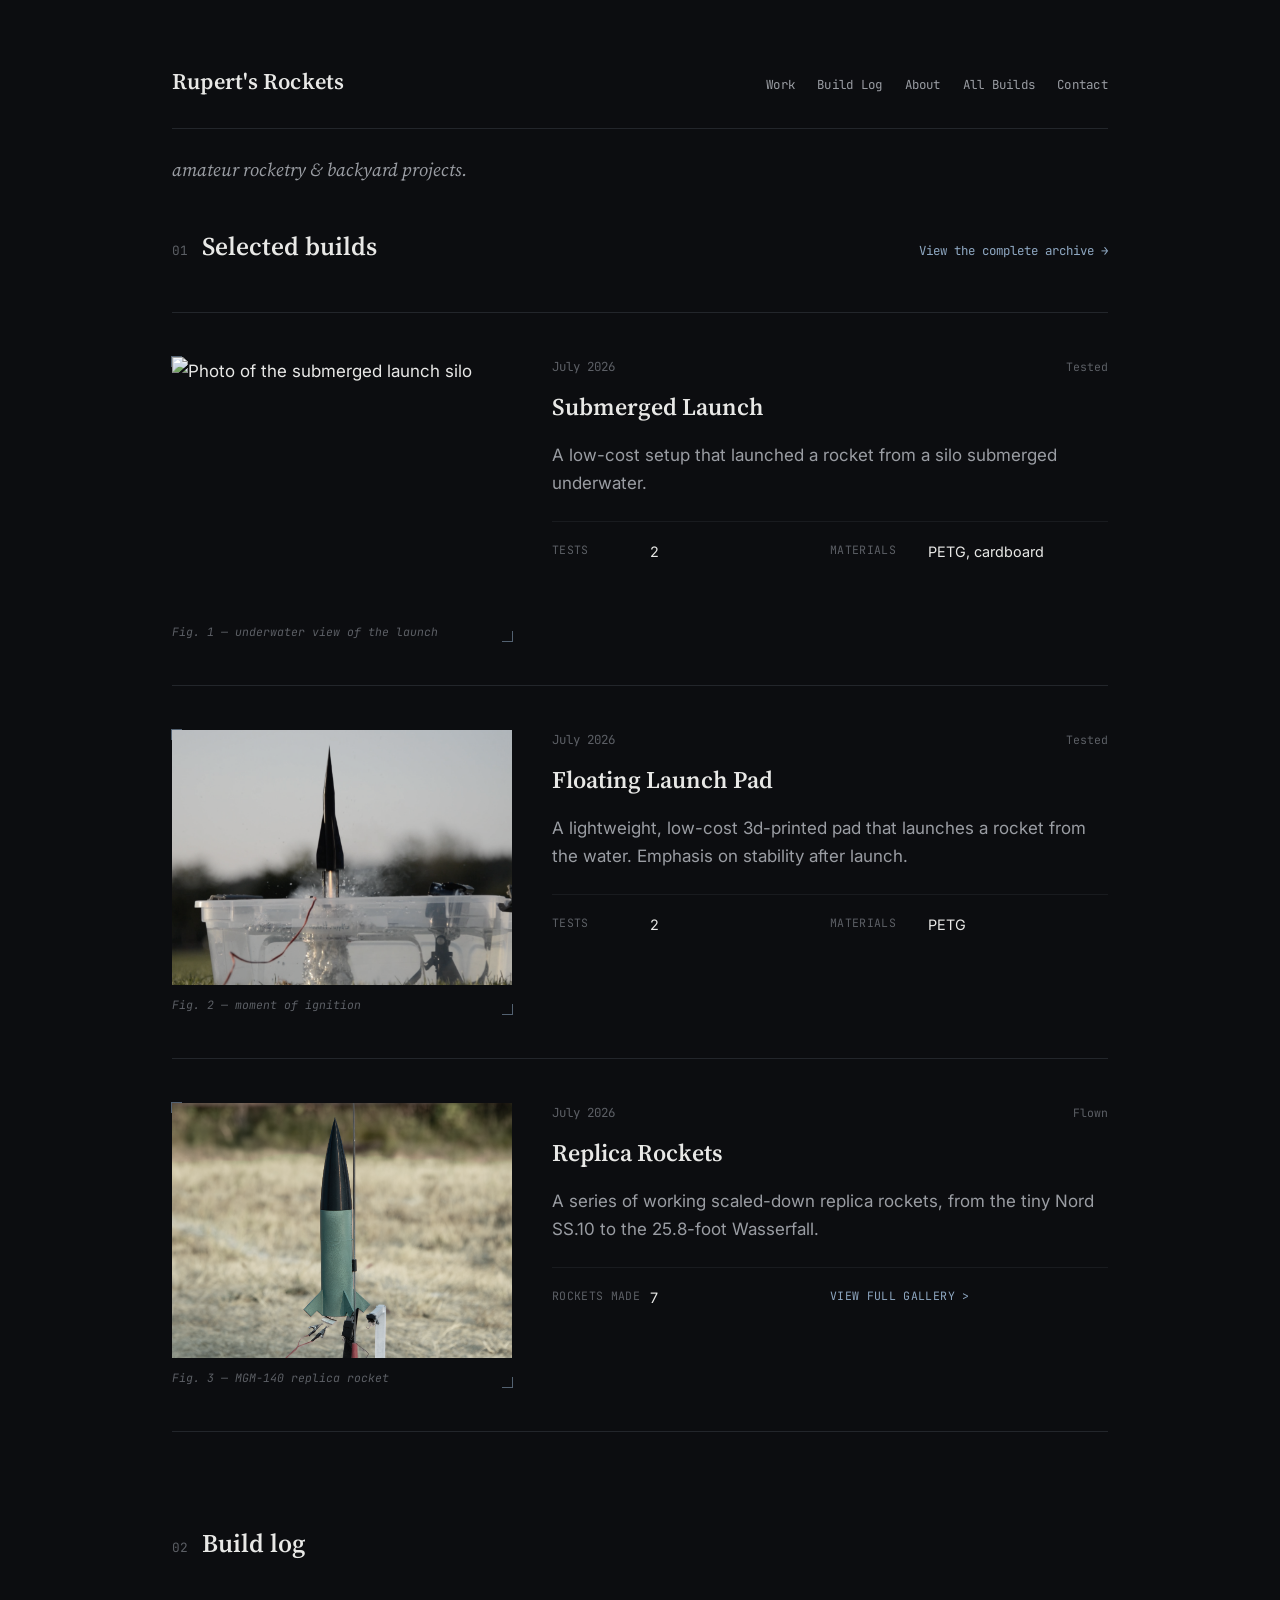
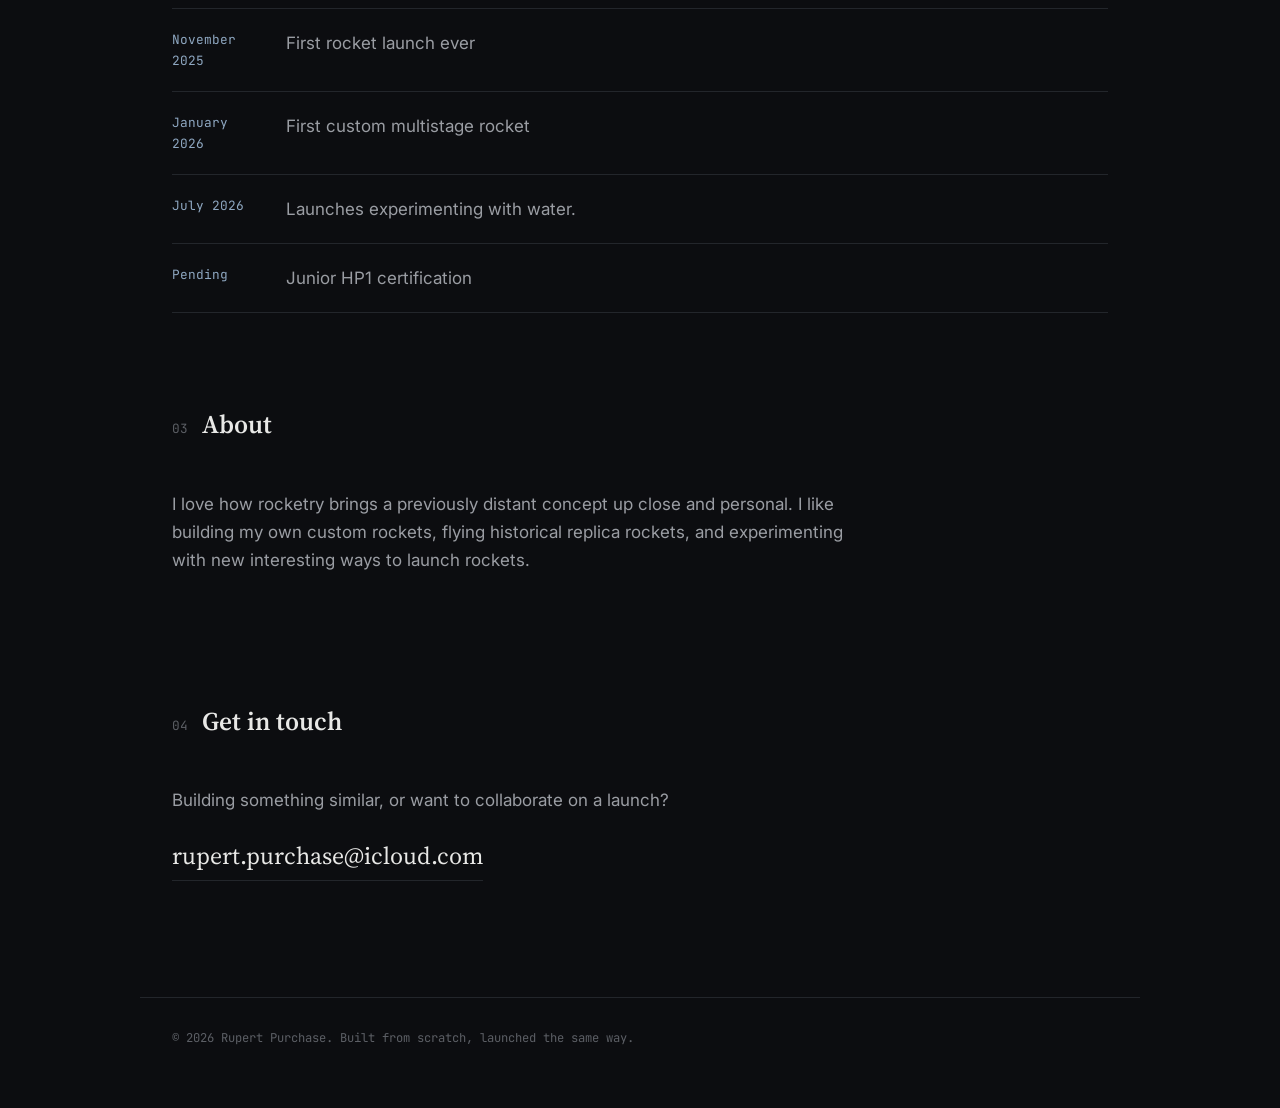
==== index.html @ b0018c65 "Rename index (1).html to index.html" ====
<!DOCTYPE html>
<html lang="en">
<head>
<meta charset="UTF-8">
<meta name="viewport" content="width=device-width, initial-scale=1.0">

<title>Rupert Purchase &mdash; Rocketry &amp; Propulsion</title>
<meta name="description" content="Amateur rocketry and propulsion projects — design, builds, launch data.">

<!-- Source Serif 4 (headings), Inter (body), JetBrains Mono (dates/labels/captions) -->
<link rel="preconnect" href="https://fonts.googleapis.com">
<link rel="preconnect" href="https://fonts.gstatic.com" crossorigin>
<link href="https://fonts.googleapis.com/css2?family=Source+Serif+4:ital,wght@0,400;0,600;1,400&family=Inter:wght@400;500&family=JetBrains+Mono:wght@400;500&display=swap" rel="stylesheet">

<link rel="stylesheet" href="style.css">
<link rel="icon" type="image/png" href="assets/photos/Untitled - April 29, 2026 at 15.43.12.png">
</head>
<body>

<div class="opening-curtain boot-curtain" id="bootCurtain" aria-hidden="true">
  <div class="boot">
    <p class="boot__id">RUPERT'S ROCKETS // TERMINAL</p>
    <p class="boot__line boot__line--1">&gt; ESTABLISHING SECURE CONNECTION</p>
    <p class="boot__line boot__line--2">&gt; VERIFYING CLEARANCE</p>
    <p class="boot__line boot__line--3">&gt; LOADING ARCHIVE</p>
    <div class="boot__bar">
      <div class="boot__bar-fill" id="bootBarFill"></div>
    </div>
    <div class="boot__meta">
      <span id="bootPct">0%</span>
      <span id="bootStatus">STANDBY</span>
    </div>
  </div>
</div>

<!-- ======================================================
     MASTHEAD
     EDIT: your name, tagline, nav links
     ====================================================== -->
<header class="masthead" id="top">
  <div class="masthead__top">
    <span class="masthead__name">Rupert's Rockets</span>
    <nav class="masthead__nav">
      <a href="#work">Work</a>
      <a href="#log">Build Log</a>
      <a href="#about">About</a>
      <a href="all-builds.html">All Builds</a>
      <a href="#contact">Contact</a>
    </nav>
  </div>
  <p class="masthead__tagline">
    <!-- EDIT: a short italic line under your name -->
    amateur rocketry &amp; backyard projects.
  </p>
</header>

<!-- ======================================================
     INTRO
     EDIT: a couple of plain-spoken paragraphs, no slogans
     ====================================================== -->


<!-- ======================================================
     WORK / SELECTED BUILDS
     Each .entry is one project. Copy/paste the whole
     <article> block to add another.
     ====================================================== -->
<section class="section" id="work">
  <div class="section__head reveal">
    <span class="section__index">01</span>
    <h2 class="section__title">Selected builds</h2>
    <span class="section__note"><a href="all-builds.html">View the complete archive &rarr;</a></span>
  </div>

  <!-- ---------- ENTRY 1 (duplicate this whole <article> to add a project) ---------- -->
  <article class="entry reveal">
    <div class="entry__media">
      <!-- PHOTO: replace src with your file in assets/photos/ -->
      <img src="assets/photos/underwater_launch_ss.png" alt="Photo of the submerged launch silo" loading="eager">
      <!--
        TO USE A VIDEO INSTEAD OF A PHOTO, replace the <img> above with:
        <video controls poster="assets/photos/mission-01-poster.jpg">
          <source src="assets/videos/mission-01.mp4" type="video/mp4">
        </video>
      -->
      <p class="entry__caption">Fig. 1 — underwater view of the launch</p>
    </div>
    <div class="entry__body">
      <div class="entry__top">
       
        <span class="entry__date">July 2026</span>
        <span class="entry__status">Tested</span>
      </div>
      <h3 class="entry__title">Submerged Launch</h3>
      <p class="entry__desc">
        A low-cost setup that launched a rocket from a silo submerged
        underwater.
      </p>
      <dl class="entry__specs">
        <div><dt>Tests</dt><dd>2</dd></div>
        <div><dt>Materials</dt><dd>PETG, cardboard</dd></div>
      </dl>
    </div>
  </article>

  <!-- ---------- ENTRY 2 ---------- -->
  <article class="entry reveal">
    <div class="entry__media">
      <img src="assets/photos/floating_pad_launch.png" alt="Shot of the floating launch pad on ignition" loading="eager">
      <p class="entry__caption">Fig. 2 — moment of ignition</p>
    </div>
    <div class="entry__body">
      <div class="entry__top">
        
        <span class="entry__date">July 2026</span>
        <span class="entry__status">Tested</span>
      </div>
      <h3 class="entry__title">Floating Launch Pad</h3>
      <p class="entry__desc">
        A lightweight, low-cost 3d-printed pad that launches a rocket from the water. Emphasis on stability after launch.
      </p>
      <dl class="entry__specs">
        <div><dt>Tests</dt><dd>2</dd></div>
        <div><dt>Materials</dt><dd>PETG</dd></div>
      
      </dl>
    </div>
  </article>

  <!-- ---------- ENTRY 3 ---------- -->
  <article class="entry reveal">
    <div class="entry__media">
      <img src="assets/photos/MGM-140_replica_rocket_launch_landscape_50.jpg" alt="MGM-140 replica" loading="eager">
      <p class="entry__caption">Fig. 3 — MGM-140 replica rocket</p>
    </div>
    <div class="entry__body">
      <div class="entry__top">
      
        <span class="entry__date">July 2026</span>
        <span class="entry__status">Flown</span>
      </div>
      <h3 class="entry__title">Replica Rockets</h3>
      <p class="entry__desc">
        A series of working scaled-down replica rockets, from the tiny Nord SS.10 to the 25.8-foot Wasserfall. 
      </p>
      <dl class="entry__specs">
        <div><dt>Rockets made</dt><dd>7</dd></div>
        <div><dt><a href="replicas.html" class="gallery-link">VIEW FULL GALLERY &gt;</a></dt></div>
       
      </dl>
    </div>
  </article>

  <!--
    TO ADD MORE (featured on the homepage):
    1. Copy one entire <article class="entry reveal"> ... </article> block
    2. Paste it above this comment
    3. Change the image, code, date, status, title, description, and specs
    Keep this section to your best few — put everything else in all-builds.html.
  -->

</section>

<!-- ======================================================
     BUILD LOG (chronological notes)
     ====================================================== -->
<section class="section" id="log">
  <div class="section__head reveal">
    <span class="section__index">02</span>
    <h2 class="section__title">Build log</h2>
  </div>

  <ol>
    <!-- EDIT: add/remove entries — each is one milestone -->
    <li class="notes__item reveal">
      <span class="notes__date">November 2025</span>
      <p class="notes__text">First rocket launch ever</p>
    </li>
    <li class="notes__item reveal">
      <span class="notes__date">January 2026</span>
      <p class="notes__text">First custom multistage rocket</p>
    </li>
    <li class="notes__item reveal">
      <span class="notes__date">July 2026</span>
      <p class="notes__text">Launches experimenting with water.</p>
    </li>
    <li class="notes__item reveal">
      <span class="notes__date">Pending</span>
      <p class="notes__text">Junior HP1 certification</p>
    </li>
  </ol>
</section>

<!-- ======================================================
     ABOUT
     EDIT: bio paragraph + the three numbers in the stats line
     ====================================================== -->
<section class="section" id="about">
  <div class="section__head reveal">
    <span class="section__index">03</span>
    <h2 class="section__title">About</h2>
  </div>

  <p class="about__text reveal">
    I love how rocketry brings a previously distant concept up close and personal. I like building my own custom rockets, flying historical replica rockets, and experimenting with new interesting ways to launch rockets.
  </p>

 
</section>

<!-- ======================================================
     CONTACT
     EDIT: email + social links
     ====================================================== -->
<section class="section" id="contact">
  <div class="section__head reveal">
    <span class="section__index">04</span>
    <h2 class="section__title">Get in touch</h2>
  </div>

  <p class="contact__text reveal">
    Building something similar, or want to collaborate on a launch?
  </p>
  <a href="mailto:rupert.purchase@icloud.com" class="contact__email reveal">rupert.purchase@icloud.com</a>

  <div class="contact__links reveal">
    <!-- EDIT: swap hrefs for your real profiles, delete any you don't use -->
    
  </div>
</section>

<footer class="footer">
  &copy; 2026 Rupert Purchase. Built from scratch, launched the same way.
</footer>

<script src="script.js"></script>
</body>
</html>
---- style.css ----
/* ============================================================
   DESIGN TOKENS
   ============================================================ */
:root {
  --bg:          #0c0d10;   /* page background — ink black */
  --bg-raised:   #131519;   /* very slightly lighter, used sparingly */
  --line:        #23262b;   /* hairline rules between entries */
  --line-soft:   #191b1f;

  --text:        #e8e8e6;   /* primary text — warm off-white, like paper */
  --text-dim:    #9a9da3;   /* secondary text */
  --text-faint:  #5c5f65;   /* faintest text — captions, footnotes */
  --accent:      #8fa8c2;   /* muted slate blue — links, labels, dates. Understated on purpose. */

  --font-display: 'Source Serif 4', serif;   /* headings — editorial, not techy */
  --font-body:    'Inter', sans-serif;        /* paragraphs */
  --font-mono:    'JetBrains Mono', monospace; /* dates, codes, captions only */

  --content: 700px;   /* narrow column for reading text */
  --wide: 1000px;     /* wider column for entries with images */
}

/* ============================================================
   RESET & BASE
   ============================================================ */
* { box-sizing: border-box; margin: 0; padding: 0; }

html { scroll-behavior: smooth; }

body {
  background: var(--bg);
  color: var(--text);
  font-family: var(--font-body);
  font-size: 17px;
  line-height: 1.65;
}

a { color: inherit; text-decoration: none; }
img { max-width: 100%; display: block; }
ol, ul { list-style: none; }

a:focus-visible, button:focus-visible {
  outline: 2px solid var(--accent);
  outline-offset: 3px;
}

::selection { background: var(--accent); color: var(--bg); }

/* Generic link style used inline in paragraphs */
.link {
  border-bottom: 1px solid var(--line);
  transition: border-color 0.2s ease, color 0.2s ease;
}
.link:hover { border-color: var(--accent); color: var(--accent); }

/* ============================================================
   SCROLL REVEAL — subtle, not showy
   ============================================================ */
.reveal {
  opacity: 0;
  transform: translateY(10px);
  transition: opacity 0.6s ease, transform 0.6s ease;
}
.reveal.is-visible { opacity: 1; transform: none; }

@media (prefers-reduced-motion: reduce) {
  .reveal { opacity: 1; transform: none; transition: none; }
  html { scroll-behavior: auto; }
}

/* ============================================================
   MASTHEAD / NAV
   ============================================================ */
.masthead {
  max-width: var(--wide);
  margin: 0 auto;
  padding: 64px 32px 40px;
}

.masthead__top {
  display: flex;
  justify-content: space-between;
  align-items: baseline;
  flex-wrap: wrap;
  gap: 16px 32px;
  padding-bottom: 28px;
  position: relative; /* Established for the drawing line coordinate space */
}

.masthead__top::after {
  content: '';
  position: absolute;
  bottom: 0;
  left: 0;
  height: 1px;
  background: var(--line);
  width: 0;
  animation: drawLine 0.9s cubic-bezier(0.4, 0, 0.2, 1) forwards;
  animation-delay: 0.2s;
}

.masthead__name {
  font-family: var(--font-display);
  font-weight: 600;
  font-size: 1.4rem;
  letter-spacing: 0.01em;
}

.masthead__nav {
  display: flex;
  gap: 22px;
  font-family: var(--font-mono);
  font-size: 0.78rem;
  letter-spacing: 0.02em;
  color: var(--text-dim);
}

.masthead__nav a { transition: color 0.2s ease; }
.masthead__nav a:hover { color: var(--accent); }

/* ============================================================
   NAV HIGHLIGHT PULSE
   Applied to the Replicas link on all-builds.html only —
   plays once when the page loads to draw the eye to it.
   ============================================================ */
@keyframes navHighlightPulse {
  0%   { color: var(--text-dim); transform: scale(1); }
  45%  { color: var(--accent); transform: scale(1.22); }
  100% { color: var(--accent); transform: scale(1); }
}

.nav-highlight {
  display: inline-block;
  animation: navHighlightPulse 1.2s cubic-bezier(0.25, 1, 0.5, 1) both;
  animation-delay: 0.65s; /* Aligned precisely with its position in the nav stack */
}

@media (prefers-reduced-motion: reduce) {
  .nav-highlight {
    animation: none;
    color: var(--accent);
  }
}

.masthead__tagline {
  font-family: var(--font-display);
  font-style: italic;
  font-size: 1.15rem;
  color: var(--text-dim);
  margin-top: 26px;
  max-width: 46ch;
}

/* ============================================================
   INTRO
   ============================================================ */
.intro {
  max-width: var(--content);
  margin: 0 auto;
  padding: 20px 32px 80px;
}

.intro p {
  color: var(--text-dim);
  font-size: 1.02rem;
}

.intro p + p { margin-top: 18px; }

/* ============================================================
   SECTION LABELS
   ============================================================ */
.section {
  max-width: var(--wide);
  margin: 0 auto;
  padding: 0 32px 90px;
}

.section__head {
  display: flex;
  align-items: baseline;
  gap: 14px;
  margin-bottom: 44px;
}

.section__index {
  font-family: var(--font-mono);
  font-size: 0.8rem;
  color: var(--text-faint);
}

.section__title {
  font-family: var(--font-display);
  font-weight: 600;
  font-size: 1.6rem;
}

.section__note {
  font-family: var(--font-mono);
  font-size: 0.78rem;
  color: var(--text-faint);
  margin-left: auto;
}

.section__note a { color: var(--accent); }
.section__note a:hover { text-decoration: underline; }

/* ============================================================
   ENTRIES (builds)
   Each .entry is one project — a horizontal record, not a
   marketing card. Image, then a plain description with a
   simple spec list.
   ============================================================ */
/* video sample: */

.video-thumb {
    cursor: pointer;
}

.video-modal {
    position: fixed;
    inset: 0;
    background: rgba(0,0,0,.85);
    display: flex;
    justify-content: center;
    align-items: center;
    opacity: 0;
    pointer-events: none;
    transition: opacity .25s ease;
    z-index: 9999;
}

.video-modal.open {
    opacity: 1;
    pointer-events: auto;
}

.video-container {
    width: min(90vw, 1200px);
    aspect-ratio: 16 / 9;
}

.video-container iframe {
    width: 100%;
    height: 100%;
    border: none;
    border-radius: 10px;
}

/* sample end. */

.entry {
  display: grid;
  grid-template-columns: 340px 1fr;
  gap: 40px;
  padding: 44px 0;
  border-top: 1px solid var(--line);
}

.entry:last-child { border-bottom: 1px solid var(--line); }

.entry__media {
  position: relative;
}

.entry__media img {
  width: 100%;
  aspect-ratio: 4 / 3;
  object-fit: cover;
  filter: grayscale(45%);
  transition: filter 0.5s ease;
}

.entry:hover .entry__media img { filter: grayscale(0%); }

/* Small corner ticks — a quiet nod to technical drawings, not a HUD */
.entry__media::before,
.entry__media::after {
  content: '';
  position: absolute;
  width: 10px;
  height: 10px;
  border: 1px solid var(--accent);
  opacity: 0.55;
}
.entry__media::before { top: -1px; left: -1px; border-right: none; border-bottom: none; }
.entry__media::after  { bottom: -1px; right: -1px; border-left: none; border-top: none; }

.entry__caption {
  font-family: var(--font-mono);
  font-size: 0.72rem;
  color: var(--text-faint);
  margin-top: 10px;
  font-style: italic;
}

.entry__top {
  display: flex;
  align-items: baseline;
  gap: 14px;
  margin-bottom: 10px;
  flex-wrap: wrap;
}

.entry__code {
  font-family: var(--font-mono);
  font-size: 0.78rem;
  color: var(--accent);
}

.entry__date {
  font-family: var(--font-mono);
  font-size: 0.78rem;
  color: var(--text-faint);
}

.entry__status {
  font-family: var(--font-mono);
  font-size: 0.72rem;
  color: var(--text-faint);
  margin-left: auto;
}

.entry__title {
  font-family: var(--font-display);
  font-weight: 600;
  font-size: 1.5rem;
  margin-bottom: 14px;
  position: relative;
  width: max-content;
  cursor: help;
}

/* ============================================================
   TITLE TOOLTIPS (all-builds.html)
   Hover a project title for a short note on the "why" behind it.
   Each tooltip's text lives in a <span class="title-tip"> nested
   inside the <h3 class="entry__title"> in the HTML.
   ============================================================ */
.entry__title .title-tip {
  position: absolute;
  left: 0;
  top: 100%;
  margin-top: 10px;
  background: var(--bg-raised);
  border: 1px solid var(--line);
  border-radius: 8px;
  padding: 12px 16px;
  font-family: var(--font-body);
  font-size: 0.85rem;
  font-weight: 400;
  line-height: 1.5;
  color: var(--text-dim);
  width: max-content;
  max-width: 280px;
  box-shadow: 0 10px 28px rgba(0, 0, 0, 0.45);
  opacity: 0;
  transform: translateY(-4px);
  pointer-events: none;
  transition: opacity 0.2s ease, transform 0.2s ease;
  z-index: 20;
}

.entry__title:hover .title-tip,
.entry__title:focus-within .title-tip {
  opacity: 1;
  transform: translateY(0);
}

@media (prefers-reduced-motion: reduce) {
  .entry__title .title-tip { transition: none; }
}

@media (max-width: 560px) {
  .entry__title .title-tip { max-width: 220px; }
}

.entry__desc {
  color: var(--text-dim);
  max-width: 56ch;
  margin-bottom: 24px;
}

.entry__specs {
  display: flex;
  flex-wrap: wrap;
  gap: 8px 0;
  border-top: 1px solid var(--line-soft);
  padding-top: 18px;
}

.entry__specs > div {
  display: flex;
  gap: 8px;
  width: 50%;
  font-size: 0.9rem;
  padding-right: 12px;
}

.entry__specs dt {
  font-family: var(--font-mono);
  font-size: 0.72rem;
  color: var(--text-faint);
  text-transform: uppercase;
  letter-spacing: 0.03em;
  min-width: 90px;
}

.entry__specs dd { color: var(--text); }

/* ============================================================
   BUILD LOG (chronological notes)
   ============================================================ */
.notes__item {
  display: grid;
  grid-template-columns: 90px 1fr;
  gap: 24px;
  padding: 20px 0;
  border-top: 1px solid var(--line);
}
.notes__item:last-child { border-bottom: 1px solid var(--line); }

.notes__date {
  font-family: var(--font-mono);
  font-size: 0.8rem;
  color: var(--accent);
}

.notes__text { color: var(--text-dim); max-width: 60ch; }

/* ============================================================
   ABOUT + STATS LINE (plain text, not boxed)
   ============================================================ */
.about__text {
  max-width: var(--content);
  color: var(--text-dim);
  margin-bottom: 36px;
}

.stats-line {
  display: flex;
  flex-wrap: wrap;
  gap: 8px 28px;
  font-family: var(--font-mono);
  font-size: 0.92rem;
  border-top: 1px solid var(--line);
  padding-top: 24px;
}

.stats-line b {
  color: var(--accent);
  font-weight: 500;
}

.stats-line span { color: var(--text-faint); }

/* ============================================================
   CONTACT
   ============================================================ */
.contact__text {
  color: var(--text-dim);
  max-width: var(--content);
  margin-bottom: 22px;
}

.contact__email {
  font-family: var(--font-display);
  font-size: 1.5rem;
  display: inline-block;
  border-bottom: 1px solid var(--line);
  padding-bottom: 4px;
  margin-bottom: 26px;
  transition: border-color 0.2s ease, color 0.2s ease;
}
.contact__email:hover { border-color: var(--accent); color: var(--accent); }

.contact__links {
  display: flex;
  gap: 10px;
  font-family: var(--font-mono);
  font-size: 0.85rem;
  color: var(--text-dim);
}

.gallery-link {
  color: var(--accent);
  display: inline-block;
  transition: transform 0.25s ease, color 0.2s ease;
}

.gallery-link:hover {
  transform: scale(1.08);
  color: var(--accent);
}

.contact__links a:hover { color: var(--accent); }
.contact__links span { color: var(--text-faint); }

/* ============================================================
   FOOTER
   ============================================================ */
.footer {
  max-width: var(--wide);
  margin: 0 auto;
  padding: 30px 32px 60px;
  border-top: 1px solid var(--line);
  font-family: var(--font-mono);
  font-size: 0.76rem;
  color: var(--text-faint);
}

/* ============================================================
   ARCHIVE PAGE EXTRAS
   ============================================================ */
.archive-head {
  max-width: var(--wide);
  margin: 0 auto;
  padding: 64px 32px 20px;
}

.archive-head .section__title { font-size: 1.9rem; }

.year-group {
  margin-bottom: 8px;
}

.year-label {
  font-family: var(--font-mono);
  font-size: 0.78rem;
  color: var(--text-faint);
  padding: 30px 0 4px;
}

/* ============================================================
   RESPONSIVE
   ============================================================ */
@media (max-width: 820px) {
  .entry { grid-template-columns: 1fr; }
  .entry__specs > div { width: 100%; }
  .notes__item { grid-template-columns: 70px 1fr; }
}

@media (max-width: 560px) {
  .masthead { padding: 44px 20px 30px; }
  .masthead__nav { gap: 14px; font-size: 0.72rem; }
  .intro, .section, .archive-head, .footer { padding-left: 20px; padding-right: 20px; }
}

/* ============================================================
   SYSTEM OPENING ANIMATIONS
   ============================================================ */

/* Brief fade curtain preventing flash of content */
.opening-curtain {
  position: fixed;
  inset: 0;
  background: var(--bg);
  z-index: 10000;
  pointer-events: none;
  animation: fadeOutCurtain 0.4s cubic-bezier(0.25, 1, 0.5, 1) forwards;
  animation-delay: 0.1s;
}

/* Staggered entrance baseline for masthead structural components */
.masthead__name,
.masthead__nav a:not(.nav-highlight),
.masthead__tagline {
  opacity: 0;
  transform: translateY(6px);
  animation: mastheadFadeUp 0.6s cubic-bezier(0.25, 1, 0.5, 1) forwards;
}

/* Progression Sequence Timing */
.masthead__name { animation-delay: 0.35s; }
.masthead__nav a:nth-child(1) { animation-delay: 0.45s; }
.masthead__nav a:nth-child(2) { animation-delay: 0.50s; }
.masthead__nav a:nth-child(3) { animation-delay: 0.55s; }
.masthead__nav a:nth-child(4) { animation-delay: 0.60s; }
.masthead__nav a:nth-child(5) { animation-delay: 0.65s; }
.masthead__nav a:nth-child(6) { animation-delay: 0.70s; }
.masthead__tagline { animation-delay: 0.8s; }

@keyframes drawLine {
  0% { width: 0; background: var(--accent); }
  60% { background: var(--accent); }
  100% { width: 100%; background: var(--line); }
}

@keyframes mastheadFadeUp {
  to { opacity: 1; transform: translateY(0); }
}

@keyframes fadeOutCurtain {
  to { opacity: 0; visibility: hidden; }
}

/* Overriding the standard highlight pulse to incorporate the staggering phase */
@keyframes navHighlightPulse {
  0%   { opacity: 0; transform: translateY(6px) scale(1); color: var(--text-dim); }
  35%  { opacity: 1; transform: translateY(0) scale(1); color: var(--text-dim); }
  70%  { color: var(--accent); transform: scale(1.18); }
  100% { opacity: 1; transform: translateY(0) scale(1); color: var(--accent); }
}

/* Respect user layout environments with accessibility overrides */
@media (prefers-reduced-motion: reduce) {
  .opening-curtain { display: none; }
  .masthead__top::after { width: 100%; animation: none; background: var(--line); }
  .masthead__name, 
  .masthead__nav a, 
  .masthead__tagline {
    opacity: 1;
    transform: none;
    animation: none;
  }
  .nav-highlight { color: var(--accent); }
}

/* ============================================================
   VIDEO HINT POP-UP (TOAST)
   ============================================================ */
.hint-toast {
  position: fixed;
  top: 20px;
  left: 50%;
  transform: translate(-50%, -15px);
  background: var(--bg-raised);
  border: 1px solid var(--line);
  padding: 10px 16px;
  display: flex;
  align-items: center;
  gap: 12px;
  z-index: 9999;
  font-family: var(--font-mono);
  font-size: 0.74rem;
  color: var(--text-dim);
  opacity: 0;
  pointer-events: none;
  transition: transform 0.5s cubic-bezier(0.25, 1, 0.5, 1), opacity 0.5s ease;
}

/* State triggered via JavaScript after load sequence */
.hint-toast.is-visible {
  opacity: 1;
  pointer-events: auto;
  transform: translate(-50%, 0);
}

/* State when dismissed by user */
.hint-toast.is-hidden {
  opacity: 0;
  pointer-events: none;
  transform: translate(-50%, -10px);
  transition: transform 0.3s ease, opacity 0.3s ease;
}

/* Small square technical node matching accent layout styling */
.hint-toast__node {
  width: 5px;
  height: 5px;
  background: var(--accent);
  flex-shrink: 0;
}

.hint-toast__text {
  line-height: 1.4;
  letter-spacing: -0.01em;
}

/* Ultra-clean plain text close button */
.hint-toast__close {
  background: none;
  border: none;
  color: var(--text-faint);
  cursor: pointer;
  font-family: inherit;
  font-size: 1.1rem;
  padding: 0 4px;
  line-height: 1;
  margin-left: 4px;
  transition: color 0.2s ease, transform 0.2s ease;
}

.hint-toast__close:hover {
  color: var(--accent);
  transform: scale(1.1);
}

/* Accessibility override for reduced motion preferences */
@media (prefers-reduced-motion: reduce) {
  .hint-toast {
    transition: none;
    transform: translate(-50%, 0);
  }
}
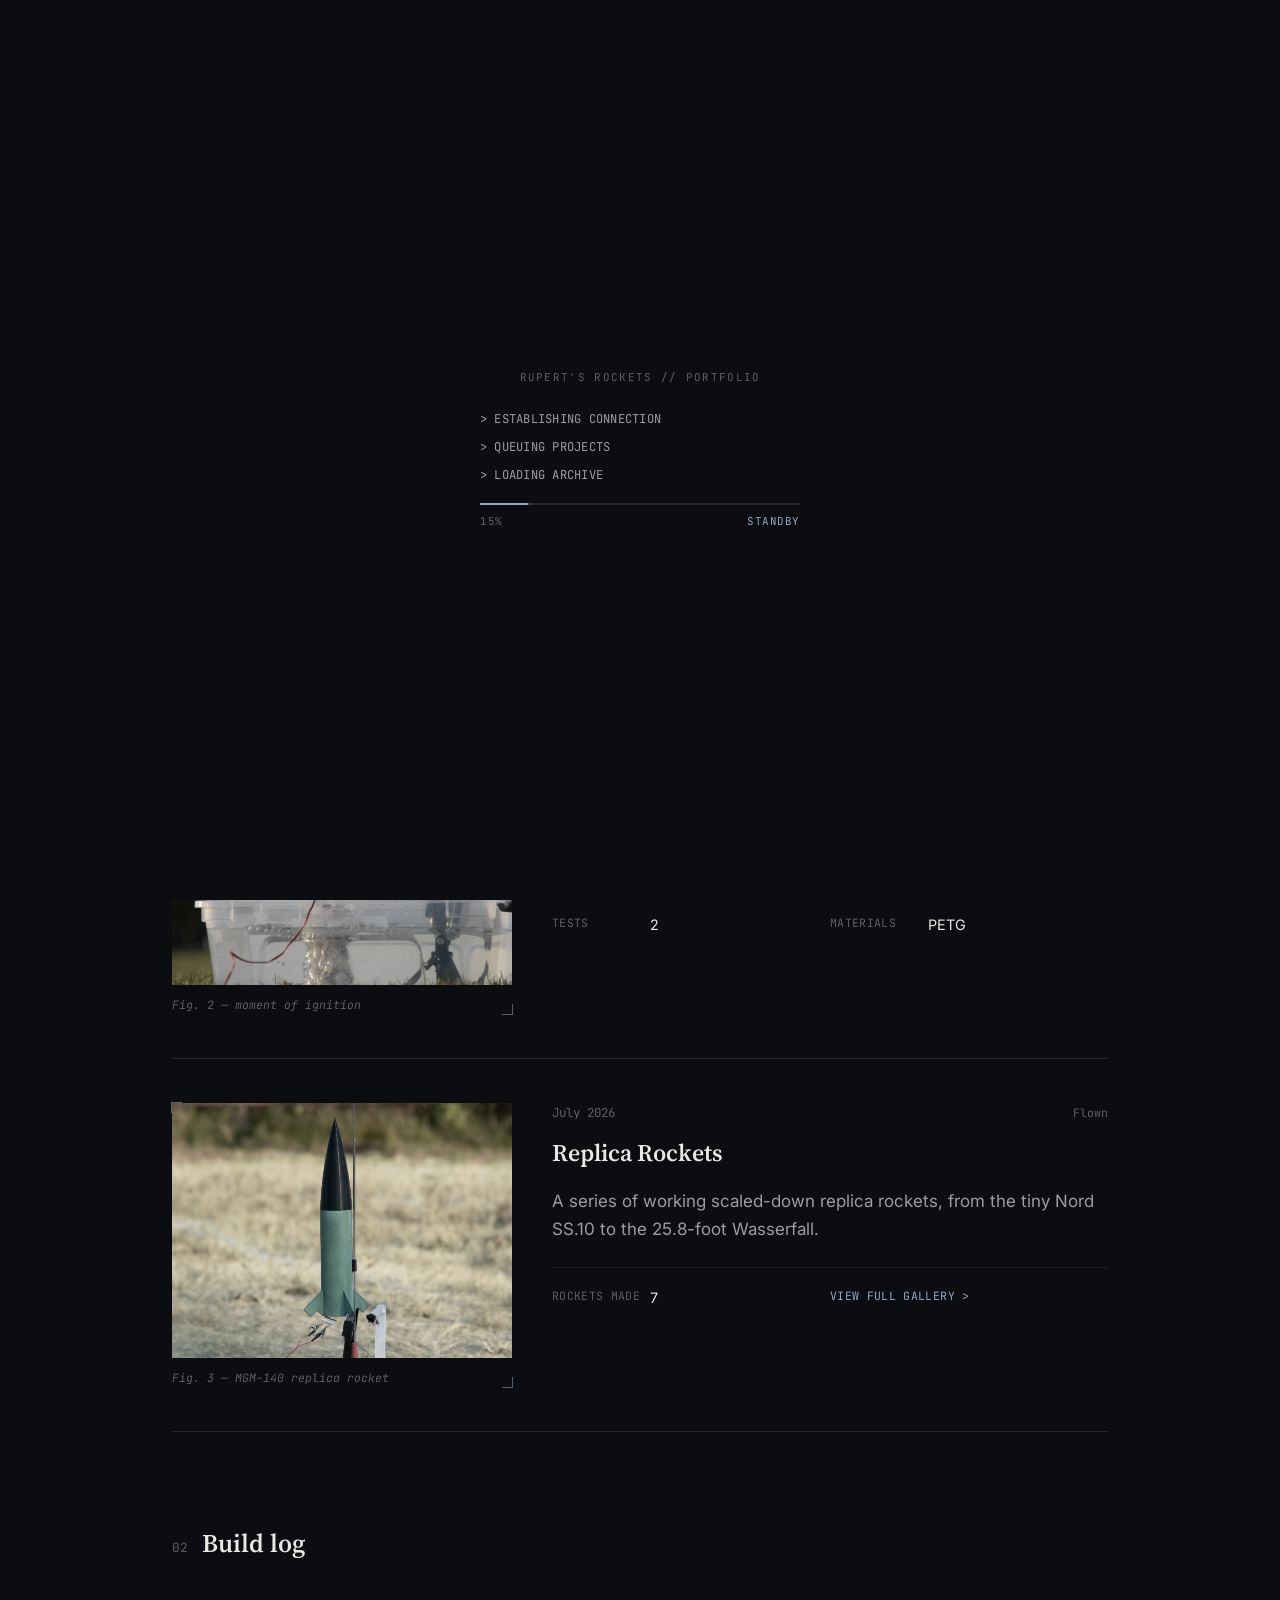
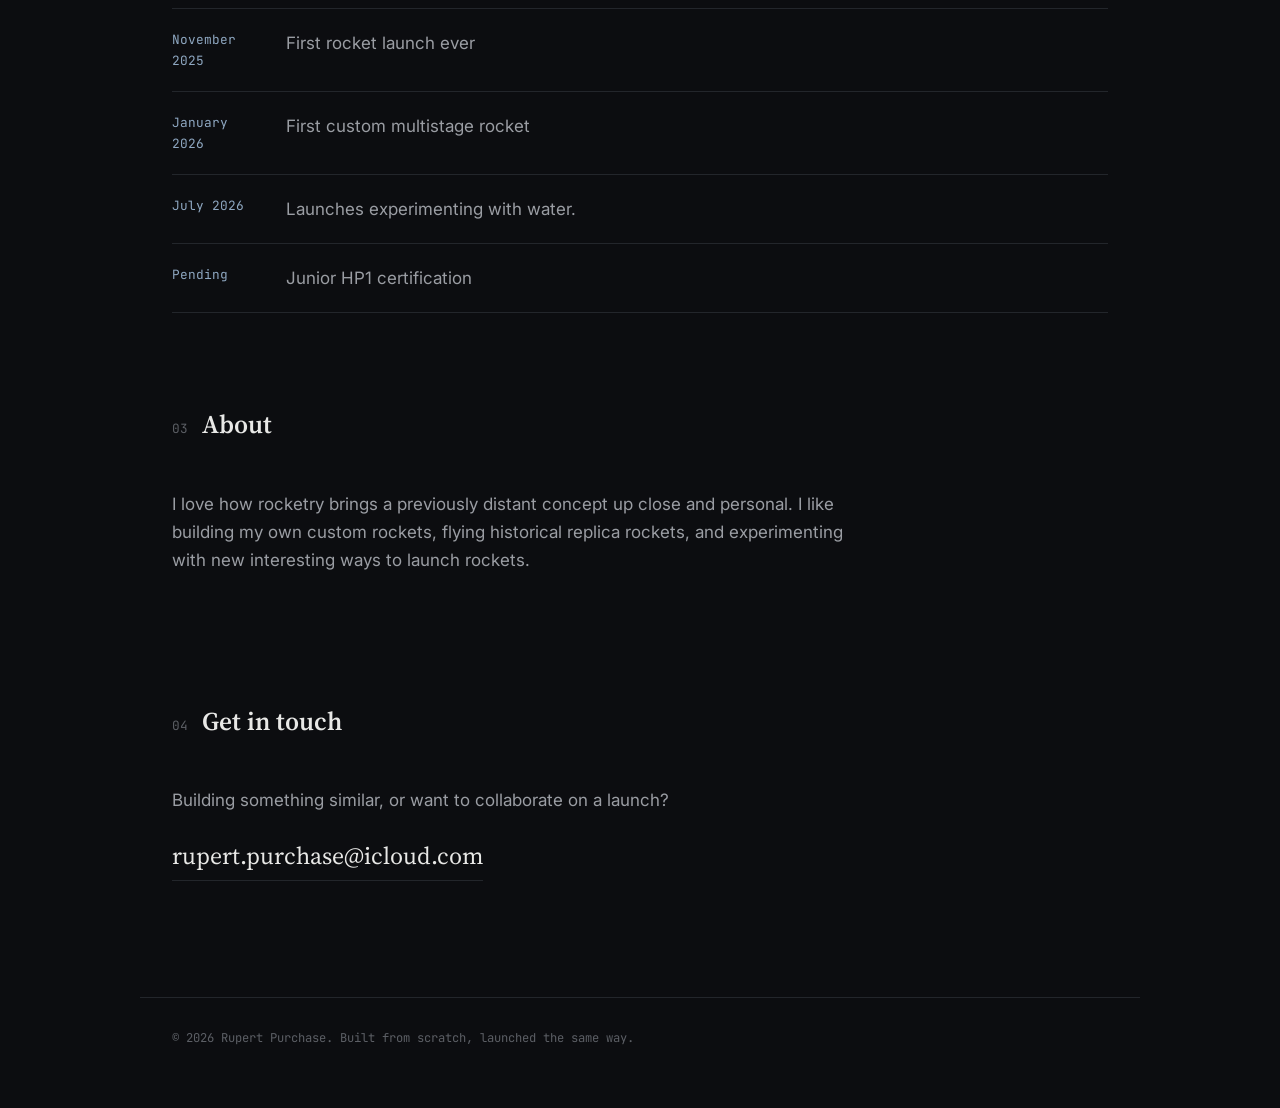
==== commit 412b130f: "Update index.html" ====
--- a/index.html
+++ b/index.html
@@ -19,9 +19,9 @@
 
 <div class="opening-curtain boot-curtain" id="bootCurtain" aria-hidden="true">
   <div class="boot">
-    <p class="boot__id">RUPERT'S ROCKETS // TERMINAL</p>
-    <p class="boot__line boot__line--1">&gt; ESTABLISHING SECURE CONNECTION</p>
-    <p class="boot__line boot__line--2">&gt; VERIFYING CLEARANCE</p>
+    <p class="boot__id">RUPERT'S ROCKETS // PORTFOLIO</p>
+    <p class="boot__line boot__line--1">&gt; ESTABLISHING CONNECTION</p>
+    <p class="boot__line boot__line--2">&gt; QUEUING PROJECTS</p>
     <p class="boot__line boot__line--3">&gt; LOADING ARCHIVE</p>
     <div class="boot__bar">
       <div class="boot__bar-fill" id="bootBarFill"></div>
@@ -32,6 +32,9 @@
     </div>
   </div>
 </div>
+
+<!-- EDIT: swap this src for your own file — see assets/audio/ -->
+<audio id="bootAudio" src="assets/audio/boot.mp3" preload="auto"></audio>
 
 <!-- ======================================================
      MASTHEAD
--- a/style.css
+++ b/style.css
@@ -617,6 +617,88 @@
 }
 
 /* ============================================================
+   BOOT SEQUENCE (index.html home page only)
+   A brief "secure system" style loading screen, shown once per
+   browser session the first time someone lands on the homepage.
+   Timing/removal is driven from script.js — see #bootCurtain.
+   The plain .opening-curtain used on other pages is untouched.
+   ============================================================ */
+.opening-curtain.boot-curtain {
+  animation: none;
+  opacity: 1;
+  visibility: visible;
+  pointer-events: auto;
+  display: flex;
+  align-items: center;
+  justify-content: center;
+  cursor: pointer;
+}
+
+.opening-curtain.boot-curtain.boot-done {
+  animation: fadeOutCurtain 0.6s cubic-bezier(0.25, 1, 0.5, 1) forwards;
+}
+
+body.boot-lock { overflow: hidden; }
+
+.boot {
+  width: min(320px, 78vw);
+  font-family: var(--font-mono);
+}
+
+.boot__id {
+  font-size: 0.68rem;
+  letter-spacing: 0.12em;
+  color: var(--text-faint);
+  text-align: center;
+  margin-bottom: 22px;
+  opacity: 0;
+  animation: mastheadFadeUp 0.5s cubic-bezier(0.25, 1, 0.5, 1) 0.05s forwards;
+}
+
+.boot__line {
+  font-size: 0.76rem;
+  letter-spacing: 0.02em;
+  color: var(--text-dim);
+  margin-bottom: 8px;
+  opacity: 0;
+  transform: translateY(6px);
+  animation: mastheadFadeUp 0.4s cubic-bezier(0.25, 1, 0.5, 1) forwards;
+}
+
+.boot__line--1 { animation-delay: 0.15s; }
+.boot__line--2 { animation-delay: 0.32s; }
+.boot__line--3 { animation-delay: 0.49s; }
+
+.boot__bar {
+  height: 2px;
+  width: 100%;
+  background: var(--line);
+  margin: 18px 0 8px;
+  overflow: hidden;
+}
+
+.boot__bar-fill {
+  height: 100%;
+  width: 0%;
+  background: var(--accent);
+  box-shadow: 0 0 8px 1px var(--accent);
+}
+
+.boot__meta {
+  display: flex;
+  justify-content: space-between;
+  font-size: 0.68rem;
+  letter-spacing: 0.05em;
+  color: var(--text-faint);
+}
+
+#bootStatus { color: var(--accent); }
+
+@media (prefers-reduced-motion: reduce) {
+  .opening-curtain.boot-curtain { display: none; }
+}
+
+/* ============================================================
    VIDEO HINT POP-UP (TOAST)
    ============================================================ */
 .hint-toast {
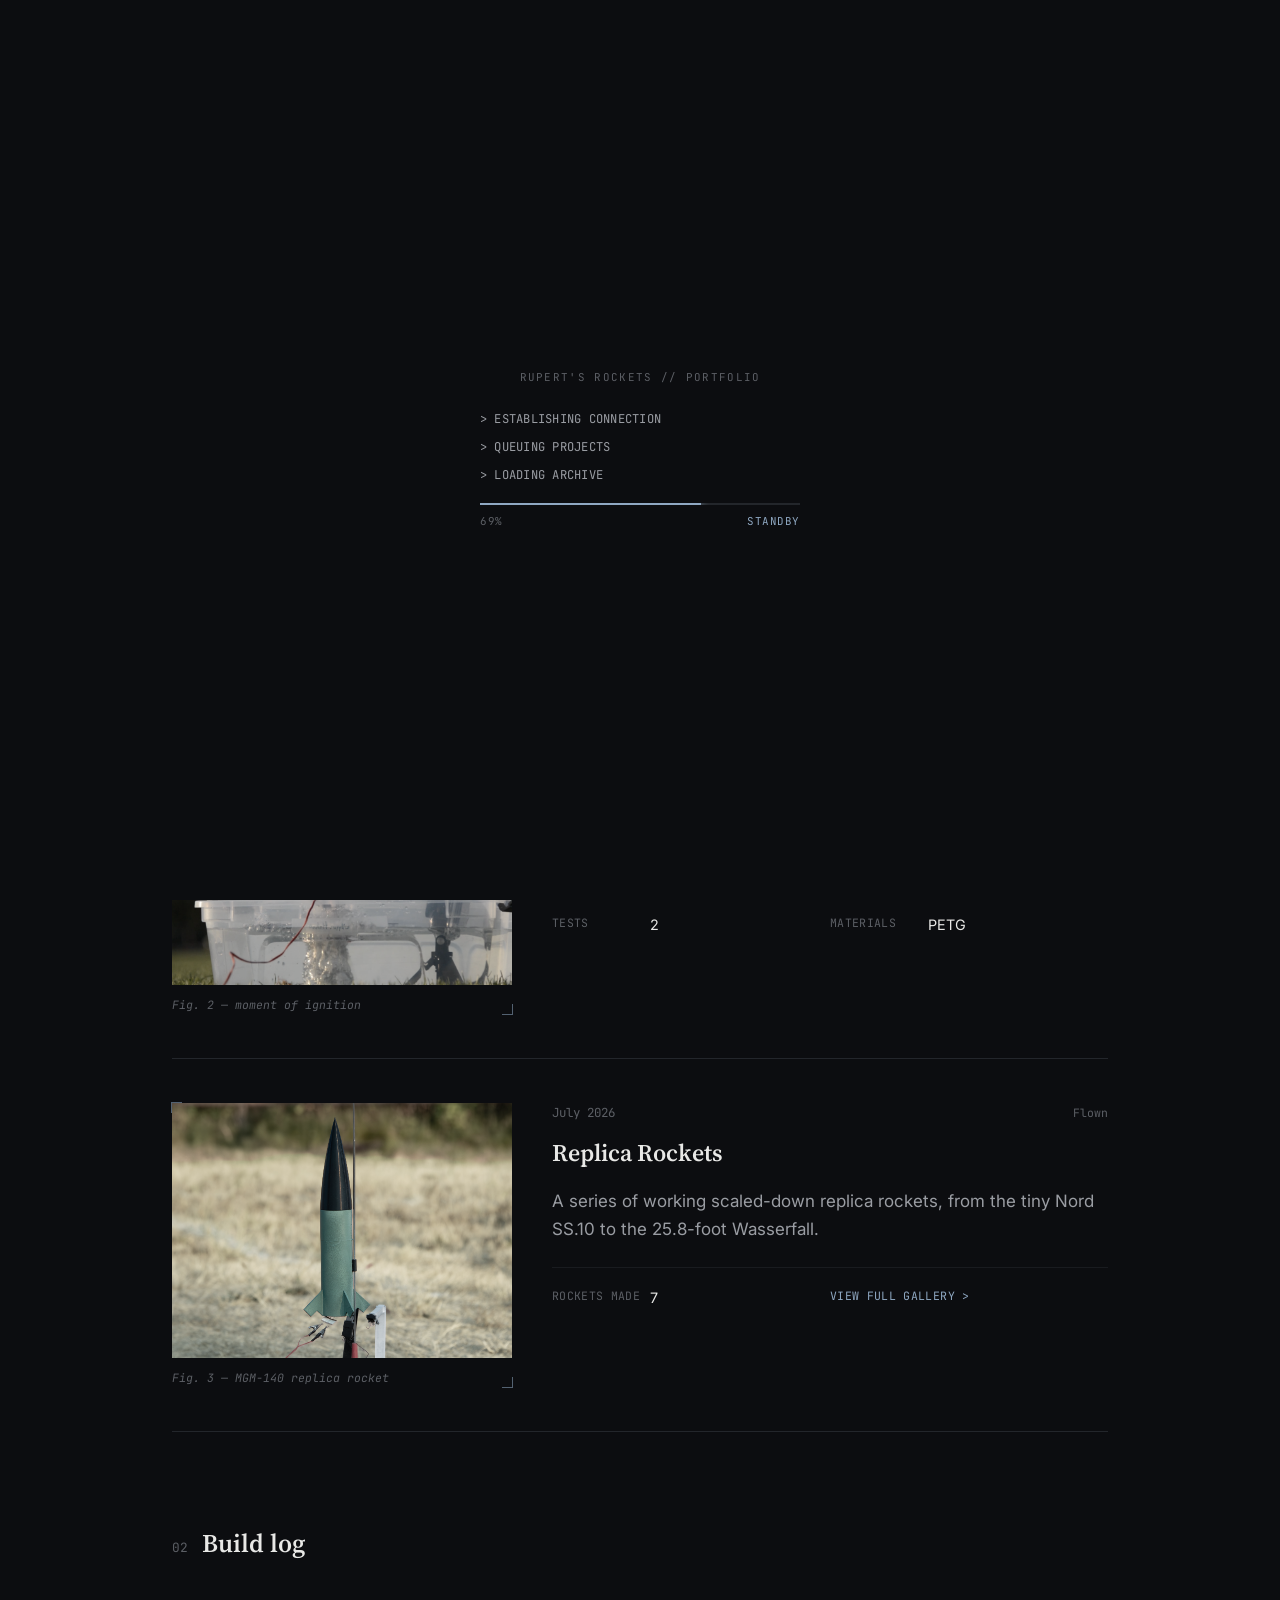
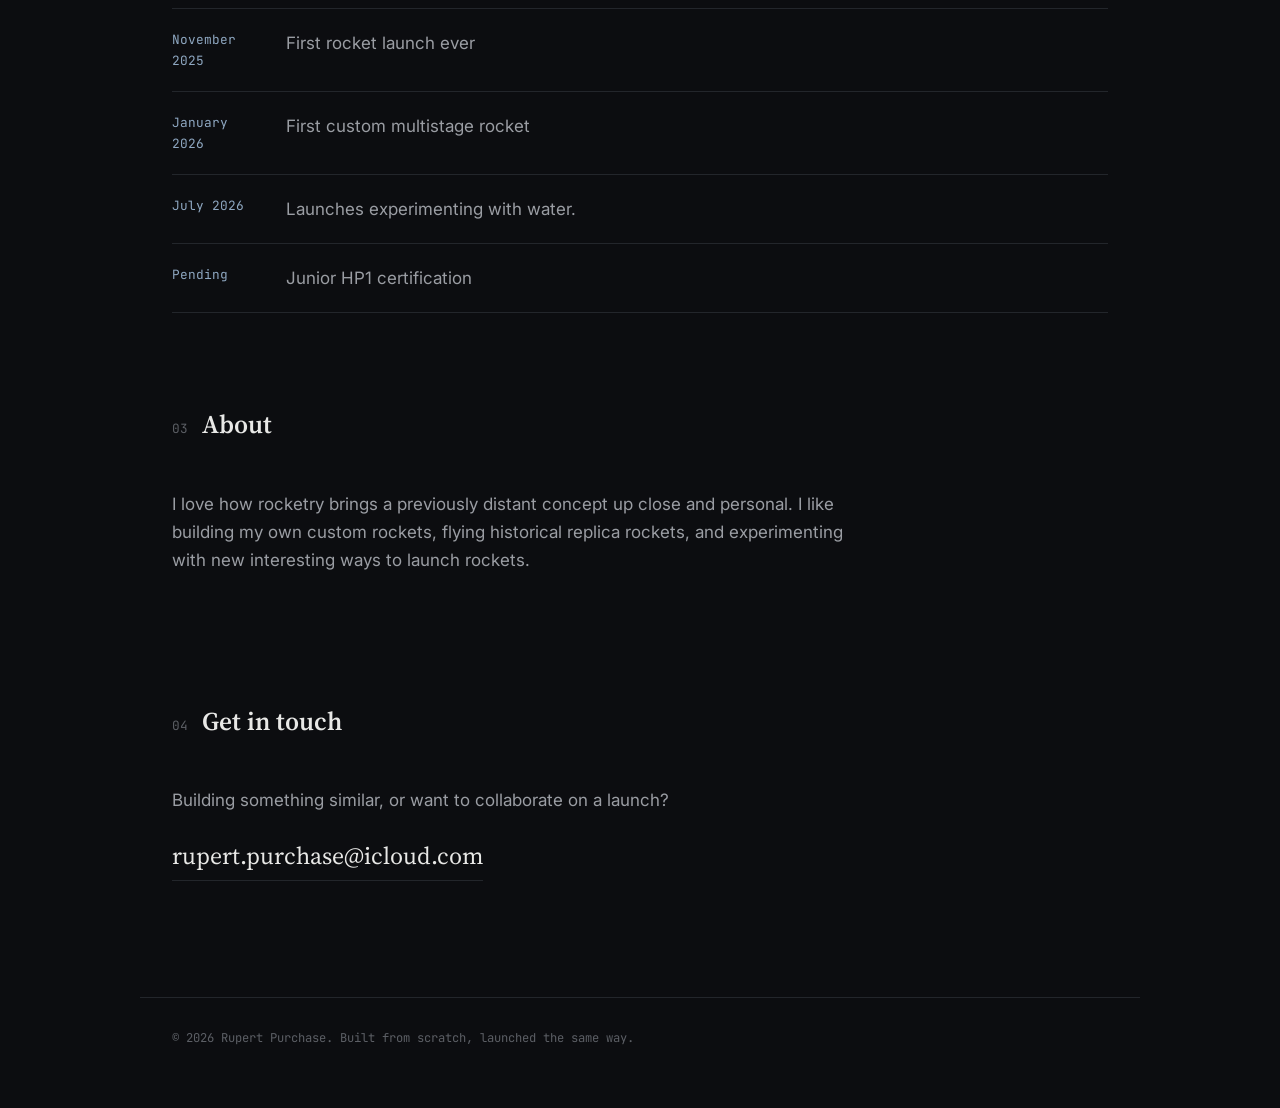
==== commit 14422409: "Update index.html" ====
--- a/index.html
+++ b/index.html
@@ -34,7 +34,7 @@
 </div>
 
 <!-- EDIT: swap this src for your own file — see assets/audio/ -->
-<audio id="bootAudio" src="assets/audio/boot.mp3" preload="auto"></audio>
+<audio id="bootAudio" src="assets/sounds/loading_sfx.MP3" preload="auto"></audio>
 
 <!-- ======================================================
      MASTHEAD
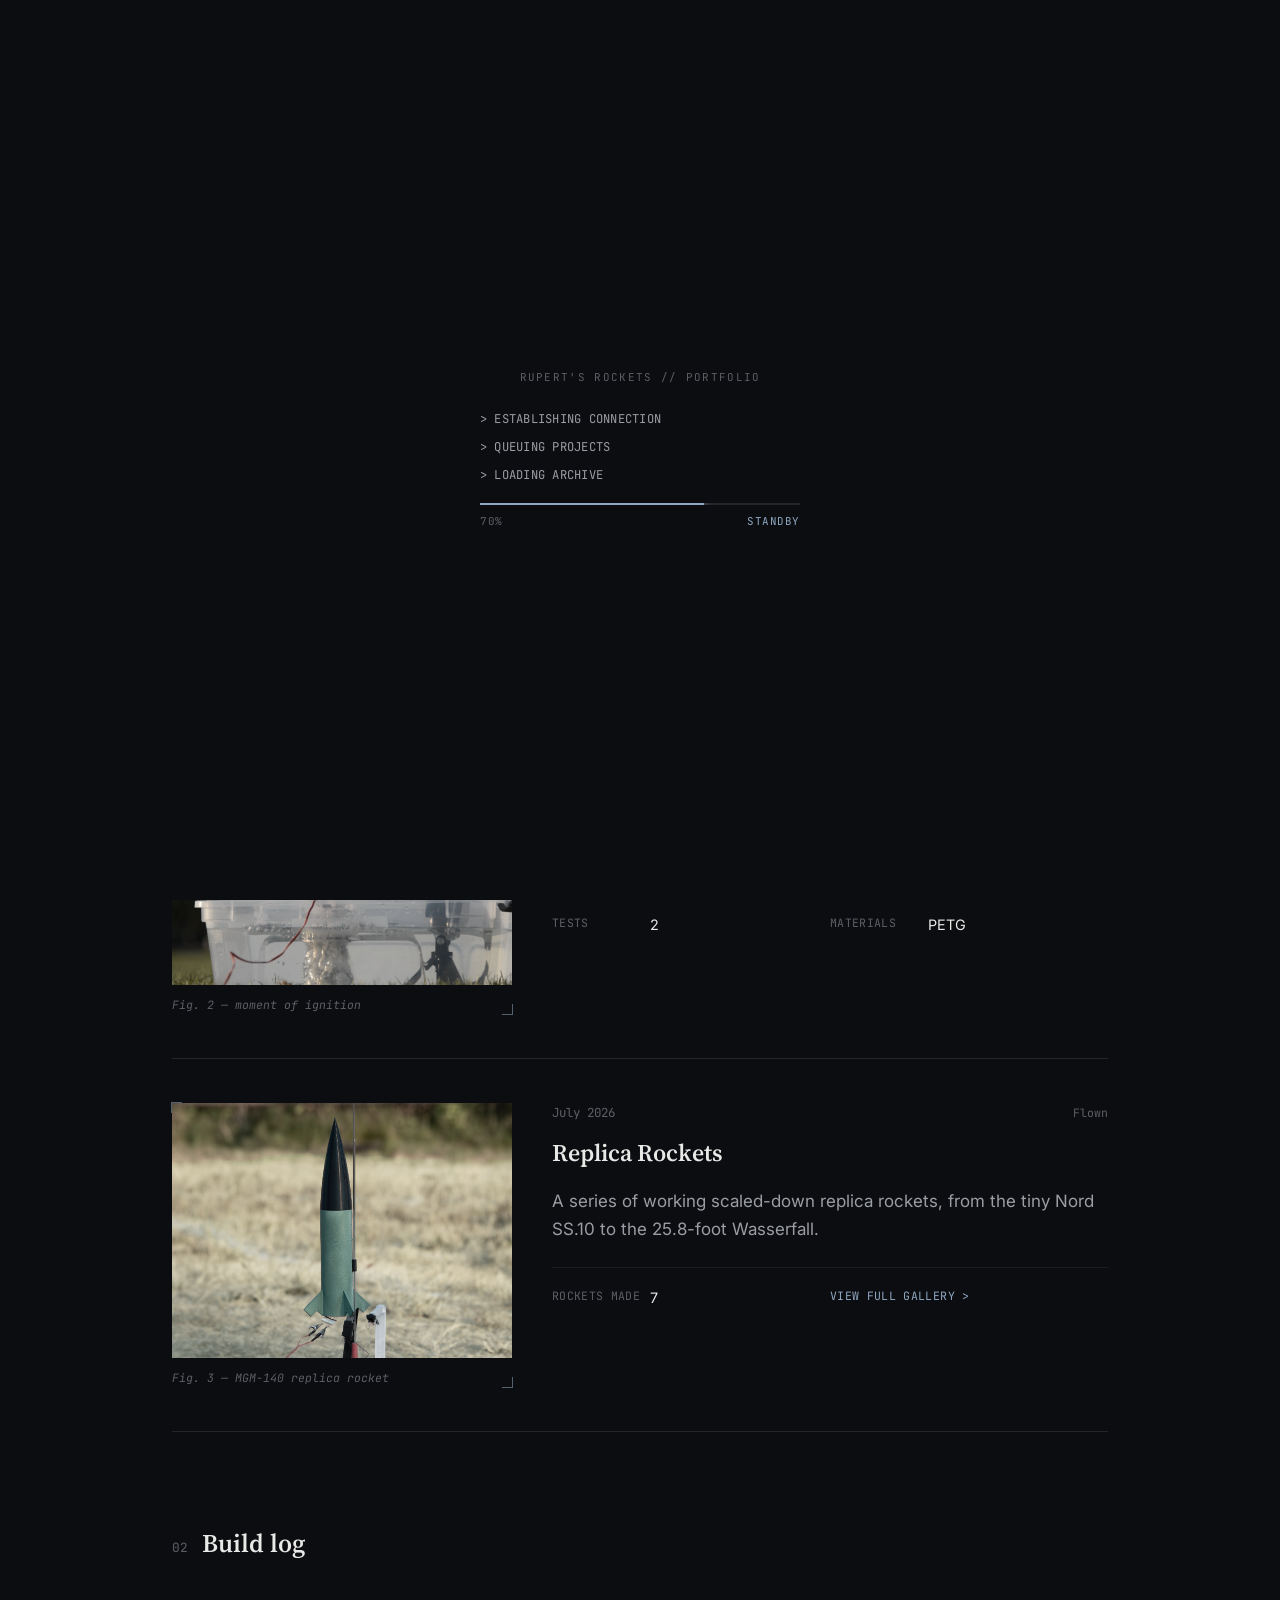
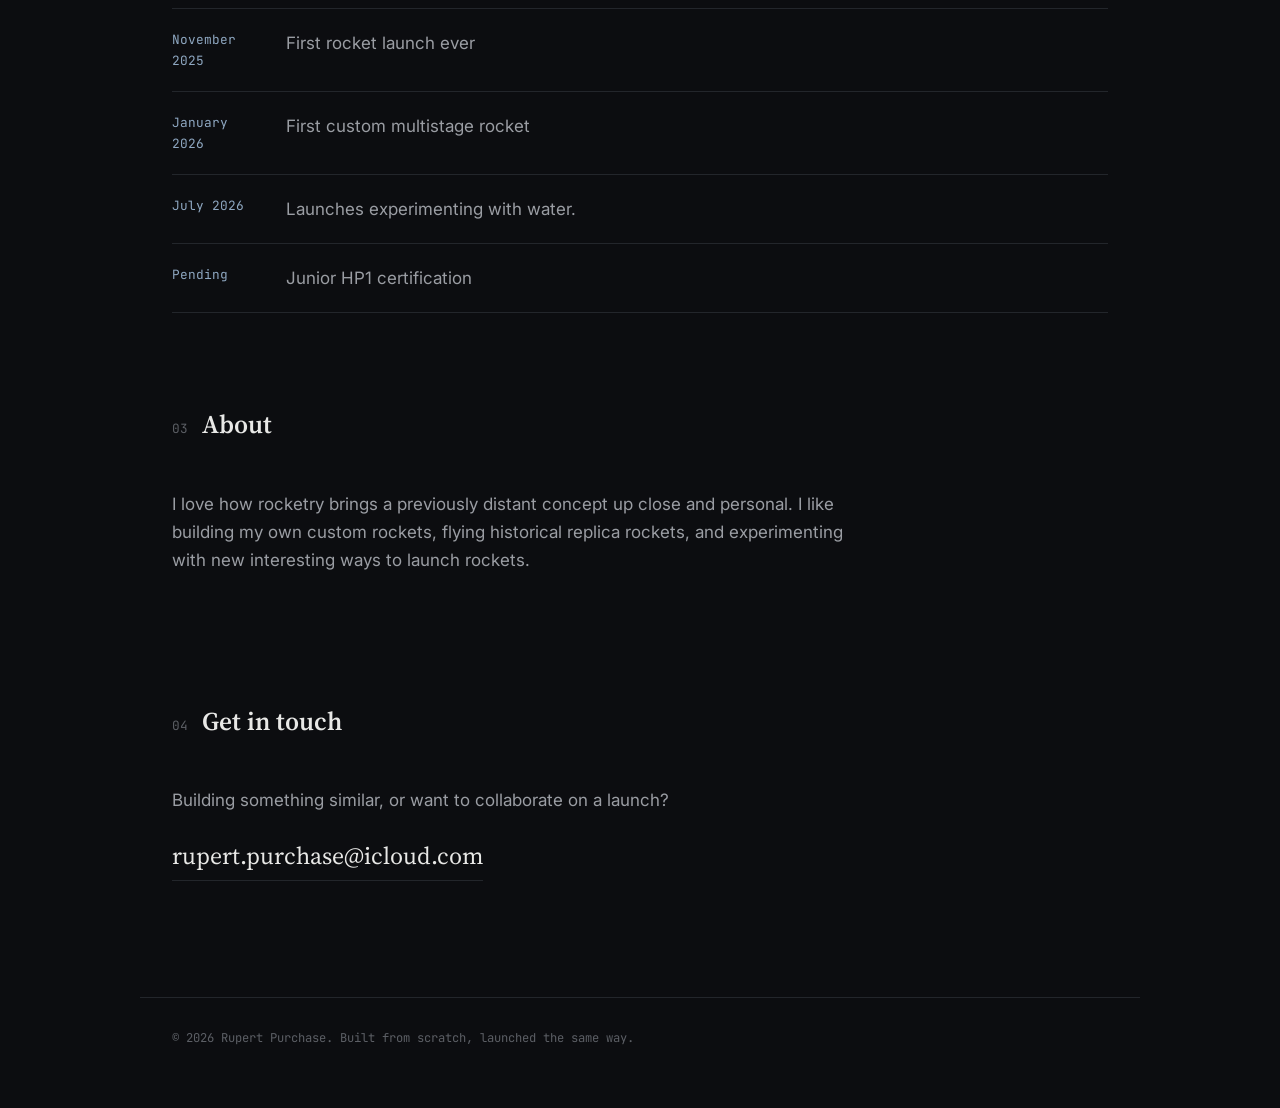
==== commit 7df64ea1: "Update index.html" ====
--- a/index.html
+++ b/index.html
@@ -16,7 +16,12 @@
 <link rel="icon" type="image/png" href="assets/photos/Untitled - April 29, 2026 at 15.43.12.png">
 </head>
 <body>
-
+<div id="init-screen" style="position: fixed; inset: 0; z-index: 9999; background: #0c0d10; display: flex; align-items: center; justify-content: center;">
+  <button id="init-btn" style="padding: 12px 24px; font-family: 'JetBrains Mono', monospace; background: transparent; color: #8fa8c2; border: 1px solid #8fa8c2; cursor: pointer;">
+    INITIALIZE SYSTEM
+  </button>
+</div>
+  
 <div class="opening-curtain boot-curtain" id="bootCurtain" aria-hidden="true">
   <div class="boot">
     <p class="boot__id">RUPERT'S ROCKETS // PORTFOLIO</p>
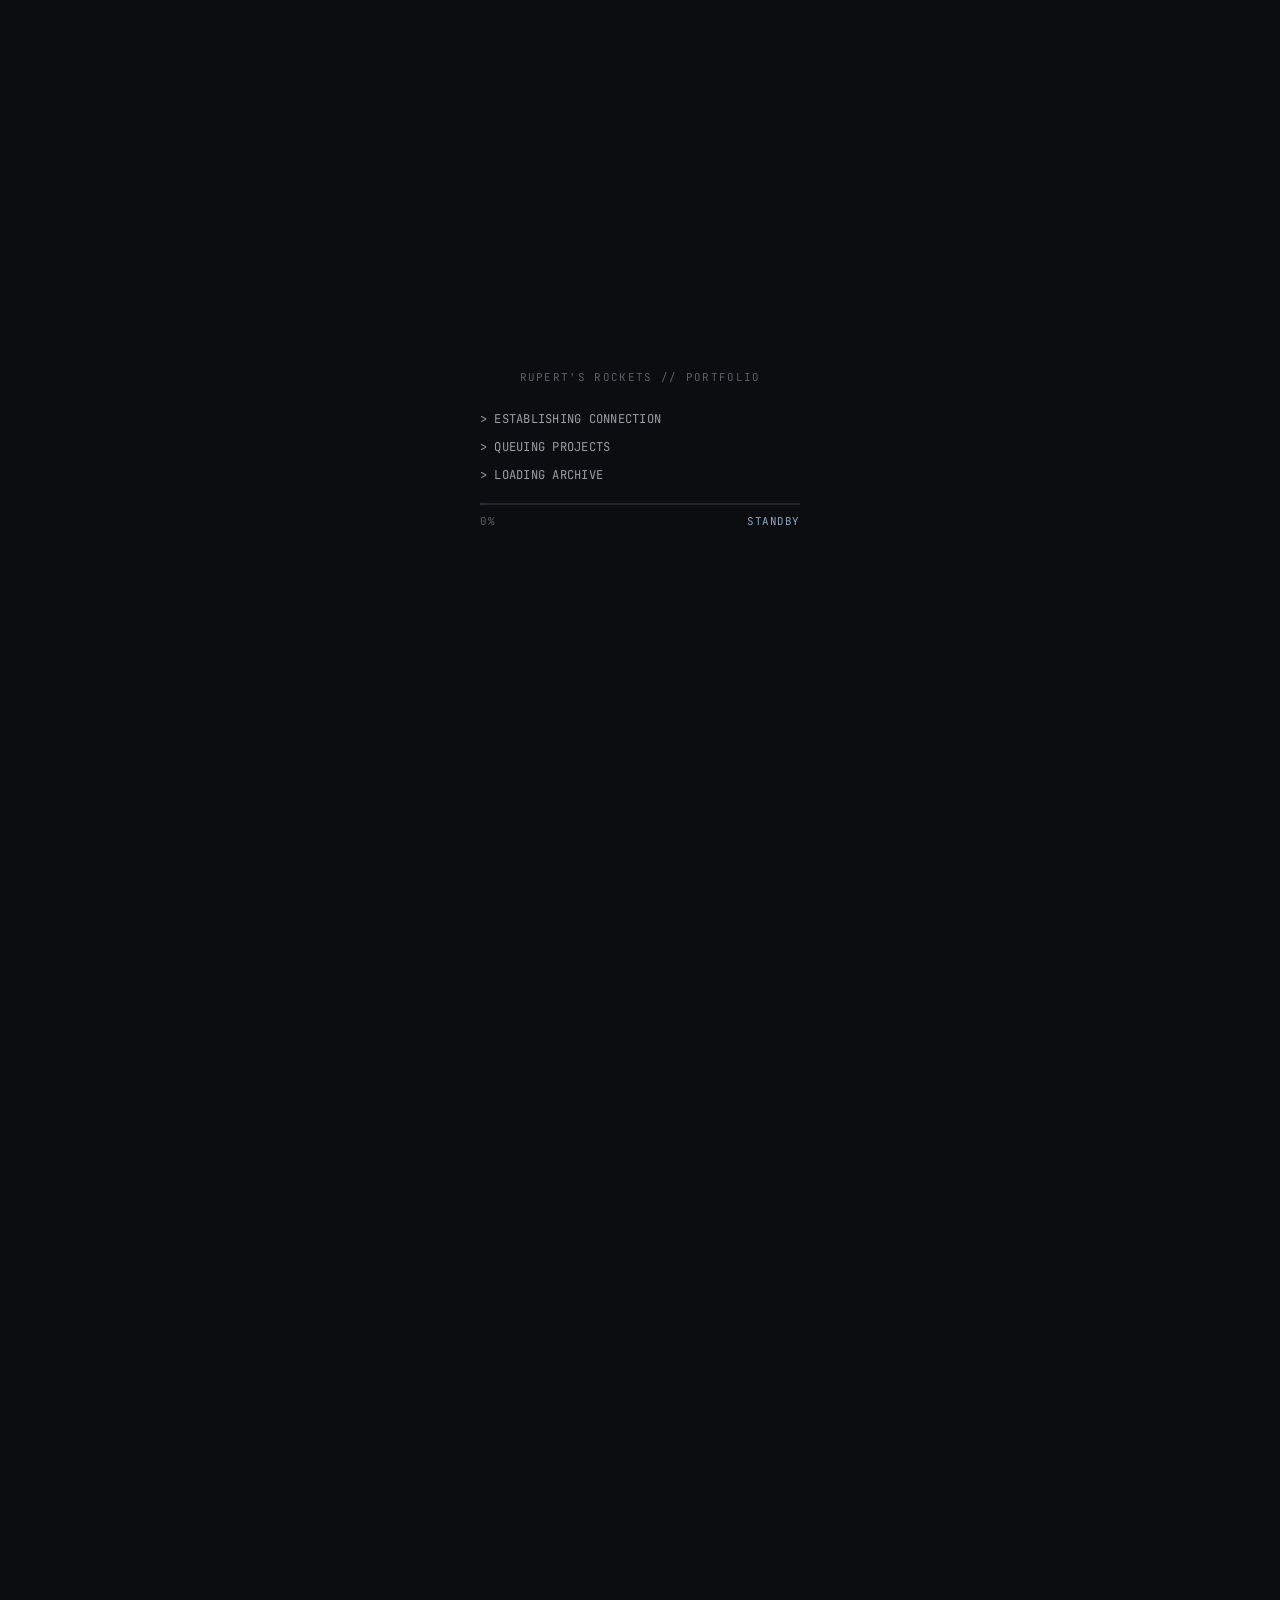
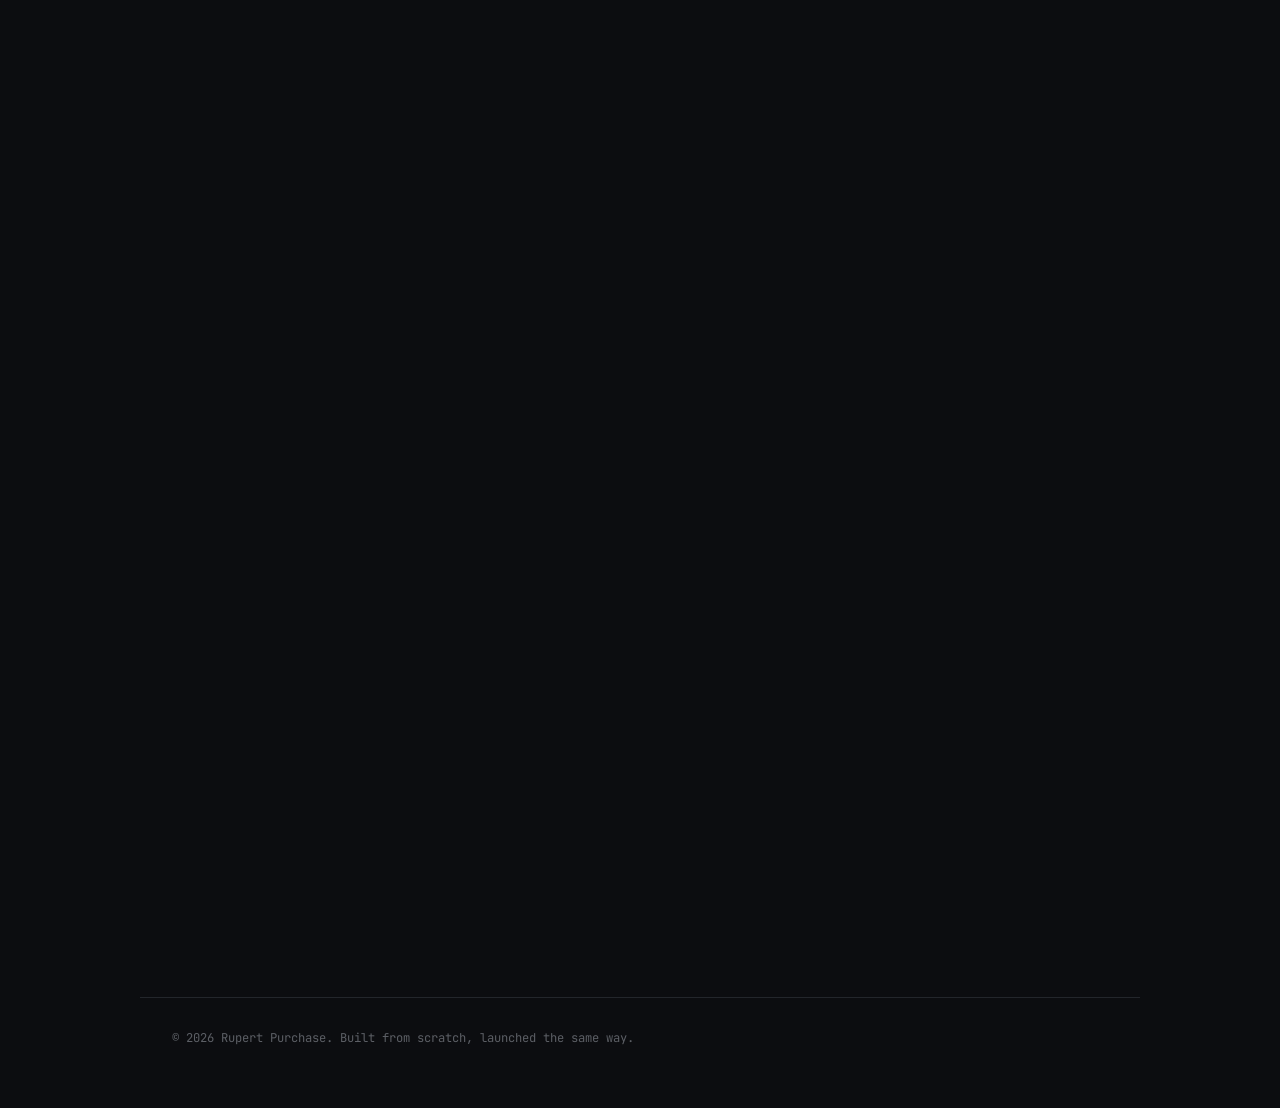
==== commit 5f3b69e6: "Update index.html" ====
--- a/index.html
+++ b/index.html
@@ -16,11 +16,7 @@
 <link rel="icon" type="image/png" href="assets/photos/Untitled - April 29, 2026 at 15.43.12.png">
 </head>
 <body>
-<div id="init-screen" style="position: fixed; inset: 0; z-index: 9999; background: #0c0d10; display: flex; align-items: center; justify-content: center;">
-  <button id="init-btn" style="padding: 12px 24px; font-family: 'JetBrains Mono', monospace; background: transparent; color: #8fa8c2; border: 1px solid #8fa8c2; cursor: pointer;">
-    INITIALIZE SYSTEM
-  </button>
-</div>
+
   
 <div class="opening-curtain boot-curtain" id="bootCurtain" aria-hidden="true">
   <div class="boot">
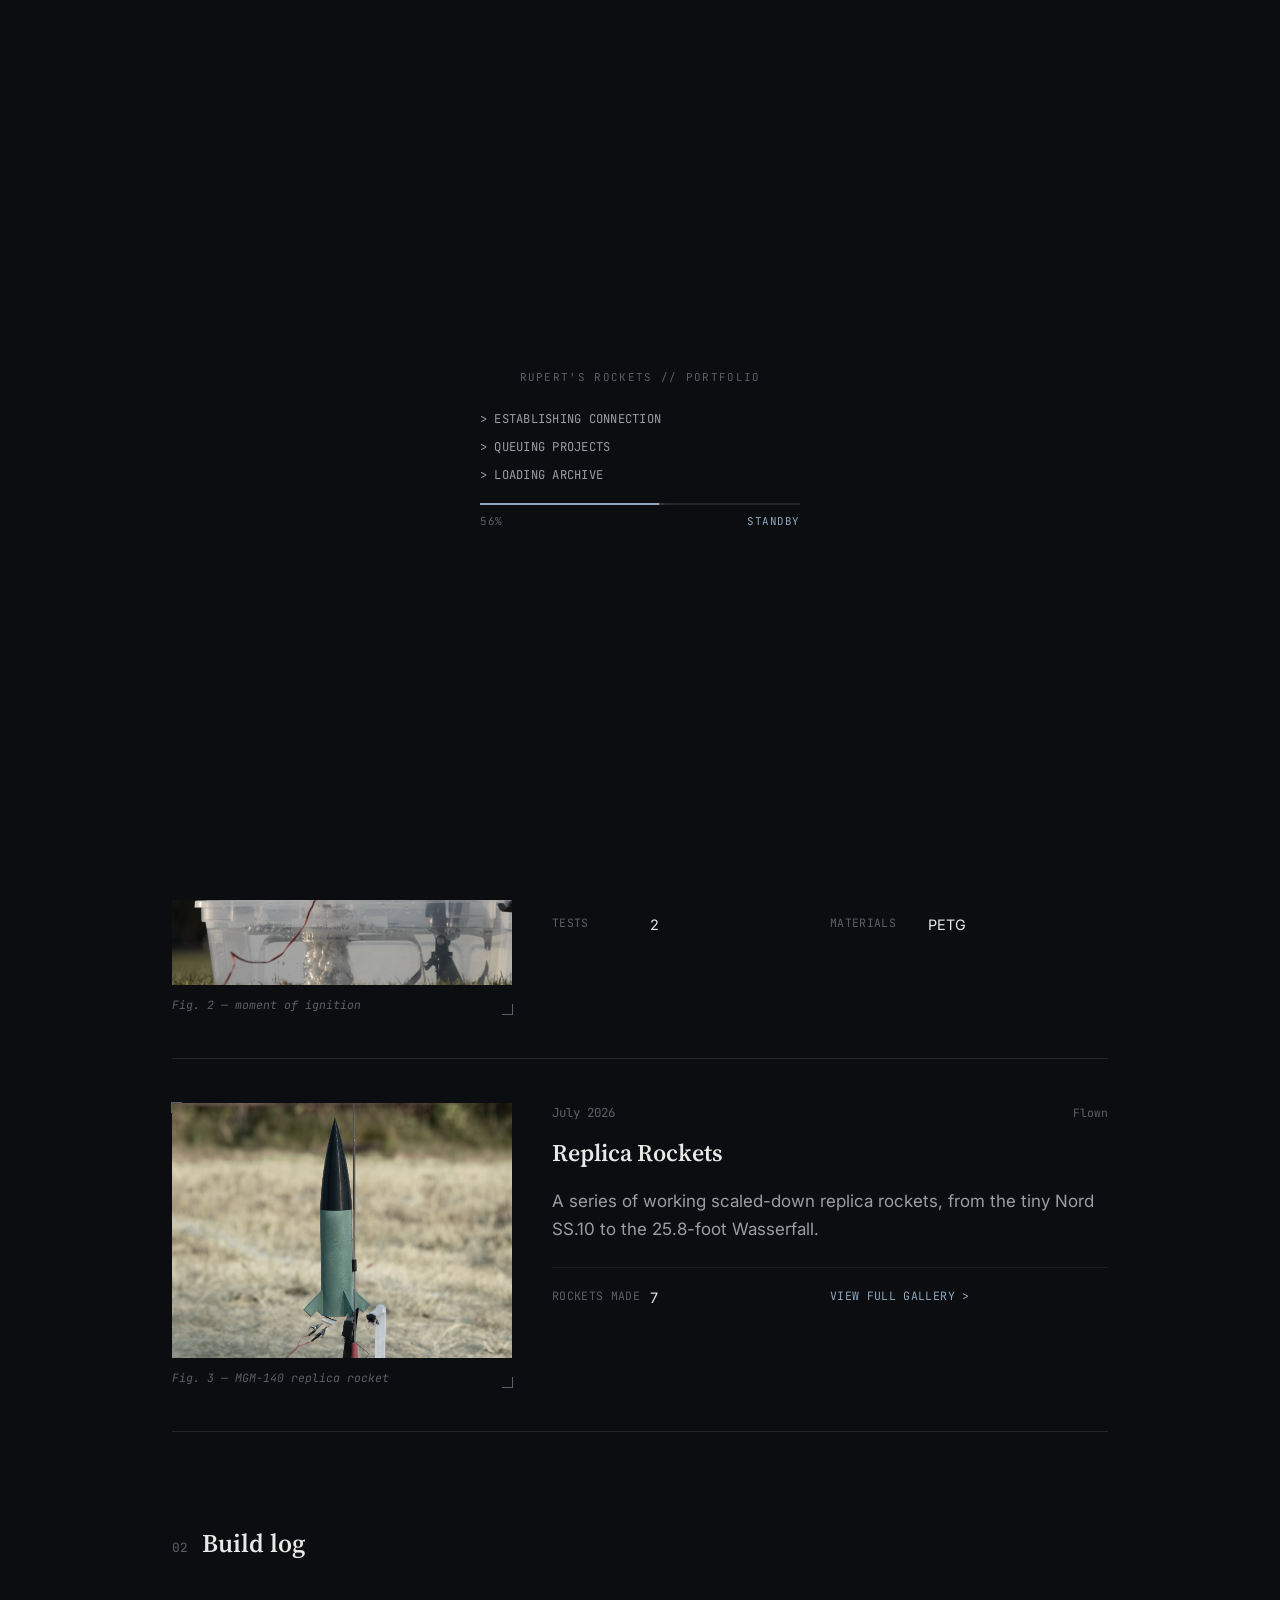
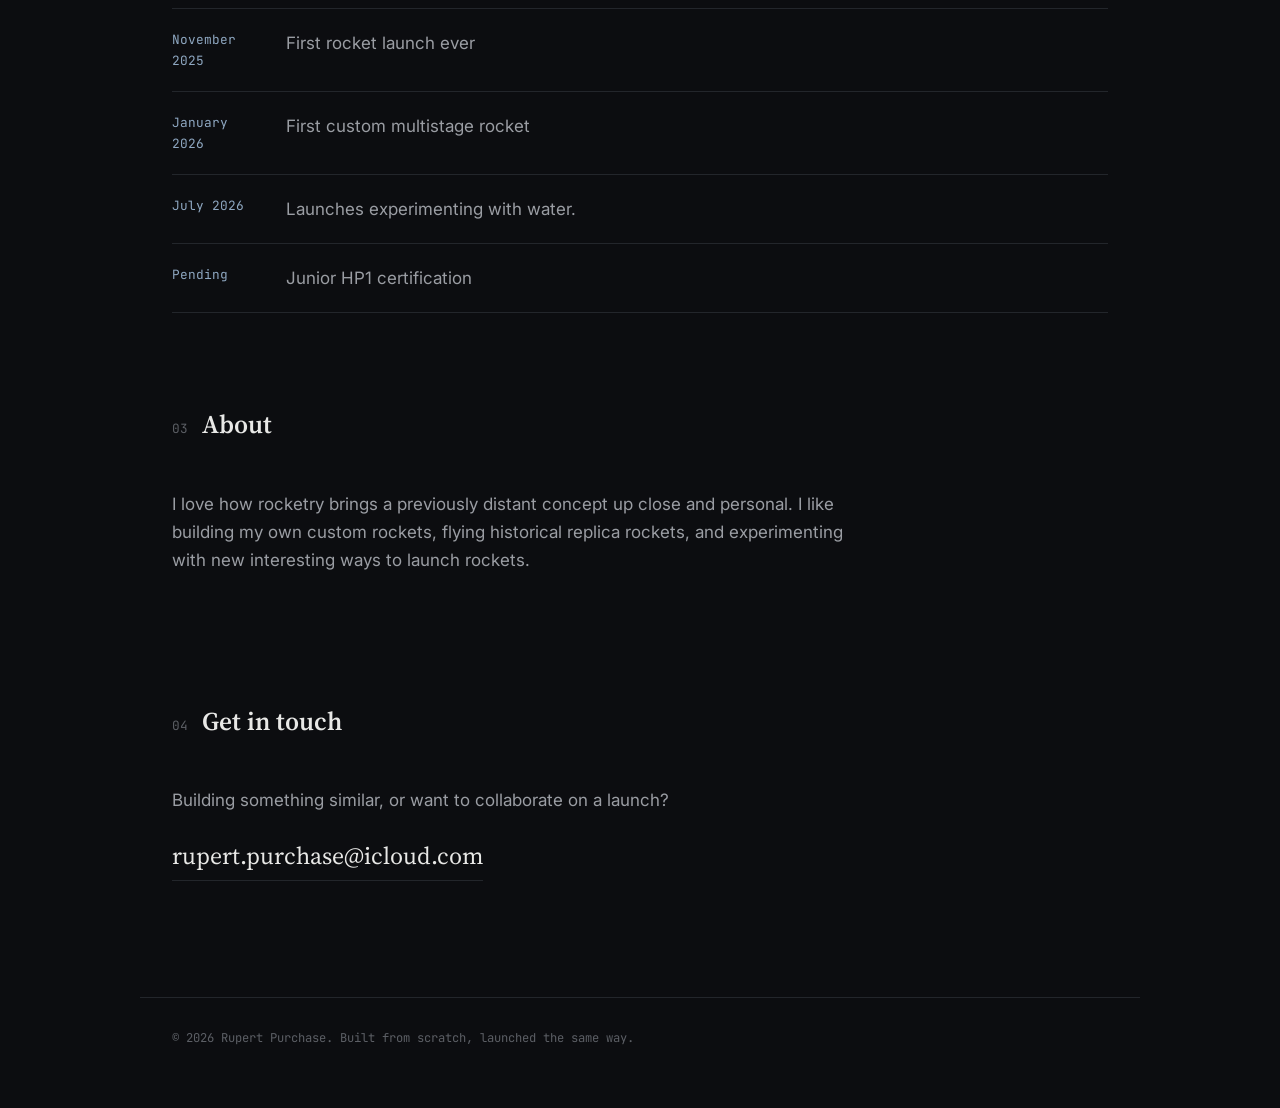
==== commit 24539f90: "Add files via upload" ====
--- a/index.html
+++ b/index.html
@@ -17,7 +17,6 @@
 </head>
 <body>
 
-  
 <div class="opening-curtain boot-curtain" id="bootCurtain" aria-hidden="true">
   <div class="boot">
     <p class="boot__id">RUPERT'S ROCKETS // PORTFOLIO</p>
